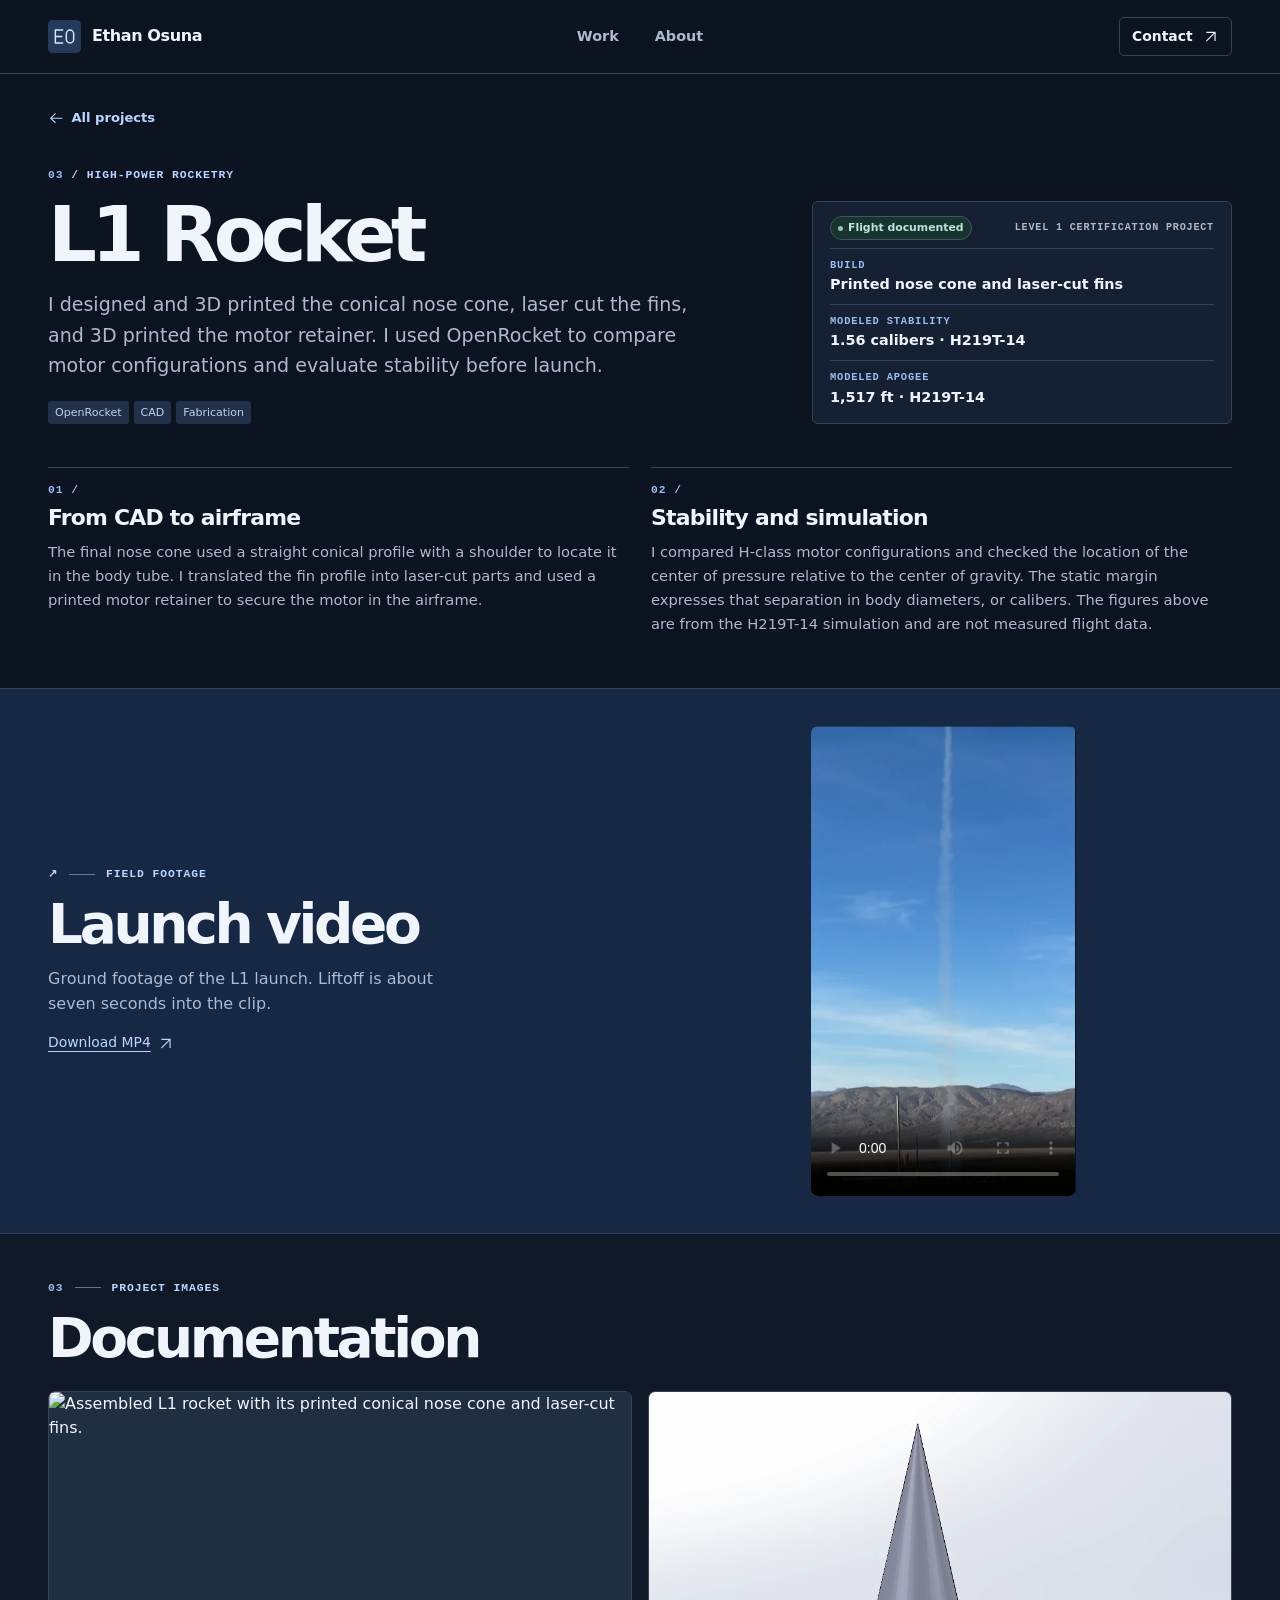
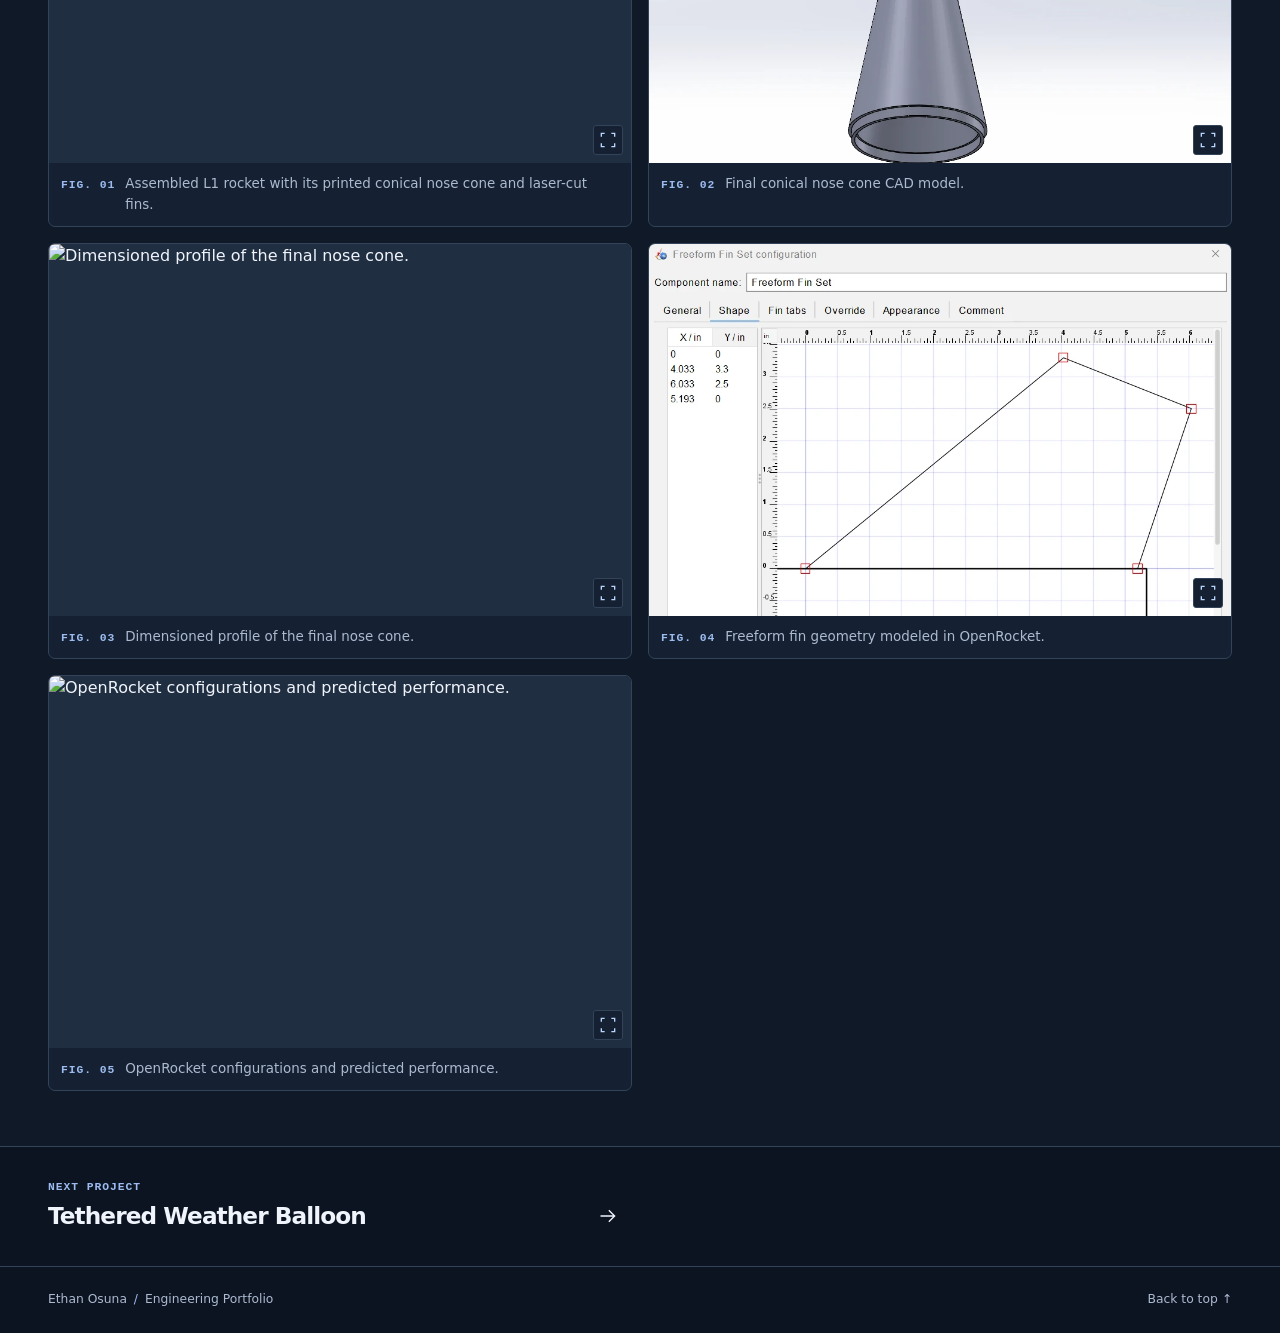
==== projects/l1-rocket/index.html @ 92db536b "Publish Ethan Osuna engineering portfolio on GitHub Pages" ====
<!doctype html>
<html lang="en">
<head>
  <meta charset="utf-8">
  <meta name="viewport" content="width=device-width, initial-scale=1">
  <meta name="description" content="Designed and fabricated flight hardware, modeled stability in OpenRocket, and documented the launch.">
  <meta name="theme-color" content="#0c1321">
  <title>L1 Rocket | Ethan Osuna</title>
  <link rel="icon" href="/assets/mark.svg" type="image/svg+xml">
  <link rel="stylesheet" href="/assets/site.css">
  <script defer src="/assets/site.js"></script>
</head>
<body>
  <a class="skip" href="#main">Skip to content</a>
  <header class="site-header">
    <div class="wrap header-inner">
      <a class="brand" href="/" aria-label="Ethan Osuna, home"><img src="/assets/mark.svg" alt="" width="33" height="33"><span>Ethan Osuna</span></a>
      <nav aria-label="Main navigation"><a href="/#work">Work</a><a href="/#about">About</a></nav>
      <a class="contact" href="mailto:esuna1705@gmail.com">Contact <svg aria-hidden="true" viewBox="0 0 24 24" fill="none" stroke="currentColor" stroke-width="1.6"><path d="M6 18 18 6M6 6h12v12"/></svg></a>
    </div>
  </header>
  <main id="main">
    <section class="project-hero wrap" aria-labelledby="project-title">
      <a class="back-link" href="/#work"><svg aria-hidden="true" viewBox="0 0 24 24" fill="none" stroke="currentColor" stroke-width="1.6"><path d="M21 12H4m7-7-7 7 7 7"/></svg> All projects</a>
      <div class="project-intro">
        <div><div class="micro project-kicker"><b>03</b> / High-power rocketry</div>
          <h1 id="project-title">L1 Rocket</h1><p class="project-lede">I designed and 3D printed the conical nose cone, laser cut the fins, and 3D printed the motor retainer. I used OpenRocket to compare motor configurations and evaluate stability before launch.</p><ul class="tags" aria-label="Tools and topics"><li>OpenRocket</li><li>CAD</li><li>Fabrication</li></ul></div>
        <aside class="project-specs" aria-label="Project facts">
          <div class="spec-heading"><span class="status"><i></i>Flight documented</span><span class="micro">Level 1 certification project</span></div>
          <dl><div><dt class="micro">Build</dt><dd>Printed nose cone and laser-cut fins</dd></div><div><dt class="micro">Modeled stability</dt><dd>1.56 calibers · H219T-14</dd></div><div><dt class="micro">Modeled apogee</dt><dd>1,517 ft · H219T-14</dd></div></dl>
        </aside>
      </div>
    </section>
    <section class="story wrap" aria-label="Project approach"><article><p class="micro story-num">01 /</p><h2>From CAD to airframe</h2><p>The final nose cone used a straight conical profile with a shoulder to locate it in the body tube. I translated the fin profile into laser-cut parts and used a printed motor retainer to secure the motor in the airframe.</p></article><article><p class="micro story-num">02 /</p><h2>Stability and simulation</h2><p>I compared H-class motor configurations and checked the location of the center of pressure relative to the center of gravity. The static margin expresses that separation in body diameters, or calibers. The figures above are from the H219T-14 simulation and are not measured flight data.</p></article></section>
    <section class="film-section" aria-labelledby="film-title">
     <div class="wrap film-grid"><div><div class="section-index micro"><b>↗</b><span></span> Field footage</div>
     <h2 id="film-title">Launch video</h2><p>Ground footage of the L1 launch. Liftoff is about seven seconds into the clip.</p><a href="https://ethan-osuna-engineering.cappednashi.chatgpt.site/assets/l1-launch.mp4" download>Download MP4 <svg aria-hidden="true" viewBox="0 0 24 24" fill="none" stroke="currentColor" stroke-width="1.6"><path d="M6 18 18 6M6 6h12v12"/></svg></a></div>
     <video width="480" height="854" aria-label="L1 rocket launch video" controls playsinline preload="metadata" poster="/assets/l1-launch-poster.webp"><source src="https://ethan-osuna-engineering.cappednashi.chatgpt.site/assets/l1-launch.mp4" type="video/mp4"></video></div></section>
    <section class="gallery" aria-labelledby="gallery-title">
      <div class="wrap">
        <div class="section-index micro"><b>03</b><span></span> Project images</div>
        <h2 id="gallery-title">Documentation</h2>
        <div class="gallery-grid">
        <figure class="gallery-item"><a class="zoom-link" href="https://ethan-osuna-engineering.cappednashi.chatgpt.site/assets/l1-rocket.webp" aria-label="Enlarge figure 1: Assembled L1 rocket with its printed conical nose cone and laser-cut fins."><img loading="lazy" src="https://ethan-osuna-engineering.cappednashi.chatgpt.site/assets/l1-rocket.webp" alt="Assembled L1 rocket with its printed conical nose cone and laser-cut fins."><span class="expand-icon"><svg aria-hidden="true" viewBox="0 0 24 24" fill="none" stroke="currentColor" stroke-width="1.6"><path d="M8 4H4v4m12-4h4v4m-4 12h4v-4M8 20H4v-4"/></svg></span></a>
           <figcaption><b class="micro">FIG. 01</b><span>Assembled L1 rocket with its printed conical nose cone and laser-cut fins.</span></figcaption></figure><figure class="gallery-item"><a class="zoom-link" href="/assets/l1-nose-cad.webp" aria-label="Enlarge figure 2: Final conical nose cone CAD model."><img loading="lazy" src="/assets/l1-nose-cad.webp" alt="Final conical nose cone CAD model."><span class="expand-icon"><svg aria-hidden="true" viewBox="0 0 24 24" fill="none" stroke="currentColor" stroke-width="1.6"><path d="M8 4H4v4m12-4h4v4m-4 12h4v-4M8 20H4v-4"/></svg></span></a>
           <figcaption><b class="micro">FIG. 02</b><span>Final conical nose cone CAD model.</span></figcaption></figure><figure class="gallery-item"><a class="zoom-link" href="https://ethan-osuna-engineering.cappednashi.chatgpt.site/assets/l1-nose-drawing.webp" aria-label="Enlarge figure 3: Dimensioned profile of the final nose cone."><img loading="lazy" src="https://ethan-osuna-engineering.cappednashi.chatgpt.site/assets/l1-nose-drawing.webp" alt="Dimensioned profile of the final nose cone."><span class="expand-icon"><svg aria-hidden="true" viewBox="0 0 24 24" fill="none" stroke="currentColor" stroke-width="1.6"><path d="M8 4H4v4m12-4h4v4m-4 12h4v-4M8 20H4v-4"/></svg></span></a>
           <figcaption><b class="micro">FIG. 03</b><span>Dimensioned profile of the final nose cone.</span></figcaption></figure><figure class="gallery-item"><a class="zoom-link" href="/assets/l1-fins.webp" aria-label="Enlarge figure 4: Freeform fin geometry modeled in OpenRocket."><img loading="lazy" src="/assets/l1-fins.webp" alt="Freeform fin geometry modeled in OpenRocket."><span class="expand-icon"><svg aria-hidden="true" viewBox="0 0 24 24" fill="none" stroke="currentColor" stroke-width="1.6"><path d="M8 4H4v4m12-4h4v4m-4 12h4v-4M8 20H4v-4"/></svg></span></a>
           <figcaption><b class="micro">FIG. 04</b><span>Freeform fin geometry modeled in OpenRocket.</span></figcaption></figure><figure class="gallery-item"><a class="zoom-link" href="https://ethan-osuna-engineering.cappednashi.chatgpt.site/assets/l1-openrocket.webp" aria-label="Enlarge figure 5: OpenRocket configurations and predicted performance."><img loading="lazy" src="https://ethan-osuna-engineering.cappednashi.chatgpt.site/assets/l1-openrocket.webp" alt="OpenRocket configurations and predicted performance."><span class="expand-icon"><svg aria-hidden="true" viewBox="0 0 24 24" fill="none" stroke="currentColor" stroke-width="1.6"><path d="M8 4H4v4m12-4h4v4m-4 12h4v-4M8 20H4v-4"/></svg></span></a>
           <figcaption><b class="micro">FIG. 05</b><span>OpenRocket configurations and predicted performance.</span></figcaption></figure>
        </div>
      </div>
    </section>
    <div class="wrap next-project"><a href="/projects/tethered-weather-balloon/"><span class="micro">Next project</span><strong>Tethered Weather Balloon</strong><svg aria-hidden="true" viewBox="0 0 24 24" fill="none" stroke="currentColor" stroke-width="1.6"><path d="M3 12h17m-7-7 7 7-7 7"/></svg></a></div>
    <dialog class="lightbox" aria-label="Enlarged project image"><div class="lightbox-inner"><button type="button" class="lightbox-close" aria-label="Close image"><svg aria-hidden="true" viewBox="0 0 24 24" fill="none" stroke="currentColor" stroke-width="1.6"><path d="m6 6 12 12M18 6 6 18"/></svg></button><img alt=""><p></p></div></dialog>
  </main>
  <footer class="site-footer">
    <div class="wrap footer-inner"><span>Ethan Osuna <span class="footer-divider">/</span> Engineering Portfolio</span><a href="#main">Back to top ↑</a></div>
  </footer>
</body>
</html>
---- assets/site.css ----
:root{color-scheme:dark;--night:#0c1321;--panel:#152032;--ink:#f0f4fb;--muted:#acbad0;--accent:#b9d6ff;--accent-soft:#9cbcf0;--line:#334359;--lab:#101928;--control-ink:#101b2b;--mono:ui-monospace,"SFMono-Regular",Consolas,monospace;--sans:system-ui,-apple-system,BlinkMacSystemFont,"Segoe UI",sans-serif;--serif:Georgia,"Times New Roman",serif}
*,*::before,*::after{box-sizing:border-box}
html{scroll-behavior:smooth;scroll-padding-top:22px}
body{margin:0;background:var(--night);color:var(--ink);font-family:var(--sans);font-size:16px;line-height:1.55}
a{color:inherit;text-decoration:none}
img,video{display:block;max-width:100%}
svg{width:1.25em;height:1.25em;flex:none}
button{font:inherit}
:focus-visible{outline:2px solid var(--accent-soft);outline-offset:5px}
[hidden]{display:none!important}
.wrap{width:min(1240px,calc(100% - 96px));margin-inline:auto}
.micro{font-family:var(--mono);font-size:.71rem;font-weight:600;letter-spacing:.082em;text-transform:uppercase;line-height:1.45}
.skip{position:fixed;top:8px;left:8px;transform:translateY(-200%);background:var(--accent);color:var(--control-ink);padding:8px 16px;z-index:99}
.skip:focus{transform:translateY(0)}
.site-header{border-bottom:1px solid var(--line);background:#0c1422}
.header-inner{height:73px;display:grid;grid-template-columns:1fr auto 1fr;align-items:center}
.brand,.contact,.header-inner nav{display:flex;align-items:center}
.brand{gap:11px;justify-self:start;font-weight:700;letter-spacing:-.025em}
.header-inner nav{gap:36px;font-size:.9rem;color:var(--muted);font-weight:570}
.header-inner nav a:hover,.footer-inner a:hover,.back-link:hover{color:var(--accent-soft);text-decoration:underline;text-underline-offset:5px}
.contact{justify-self:end;gap:9px;font-size:.87rem;border:1px solid var(--line);padding:8px 12px;font-weight:650;border-radius:5px}
.contact:hover{border-color:var(--accent-soft);color:var(--accent-soft)}
.hero-section{background:radial-gradient(ellipse at 78% 35%,#1a2e4b 0%,#111c30 40%,transparent 76%),var(--night);position:relative;isolation:isolate}
.hero-section::before{content:"";position:absolute;inset:0;z-index:-1;background:url("/assets/midnight-field.svg") center/cover no-repeat;pointer-events:none}
.hero{display:grid;grid-template-columns:1.035fr 1fr;gap:clamp(24px,5vw,77px);align-items:center;padding-block:clamp(48px,5.35vw,78px)}
.hero-copy{min-width:0}
.hero-kicker{display:flex;align-items:center;gap:10px;color:var(--accent);margin:0 0 26px}
.signal{display:inline-block;width:8px;height:8px;flex:0 0 8px;border-radius:50%;background:#95bcf5;box-shadow:0 0 12px #8ab6ff99}
.hero-kicker b,.hero-location b,.plate-label b{opacity:.48;font-weight:400}
h1,h2,h3,p,figure,ul,dl,dd{margin:0}
.hero h1{font-size:clamp(49px,6.4vw,93px);line-height:.99;letter-spacing:-.077em;font-weight:730}
.hero h1 em{font-family:var(--serif);font-weight:400;color:var(--accent);letter-spacing:-.071em;white-space:nowrap}
.hero-intro{color:var(--muted);font-size:clamp(1rem,1.48vw,1.16rem);line-height:1.65;max-width:440px;margin:27px 0 26px}
.primary-button{display:inline-flex;gap:24px;align-items:center;background:var(--accent);color:var(--control-ink);border-radius:5px;padding:12px 16px;font-size:.88rem;font-weight:650;transition:background .16s}
.primary-button:hover{background:#d9e8ff}
.hero-location{color:var(--muted);margin-top:26px}
.hero-location b{padding-inline:5px}
.hero-figure{border:1px solid #435775;border-radius:9px;background:#111c2d;padding:8px;min-width:0;box-shadow:0 22px 50px #060c1666}
.hero-plate{position:relative;aspect-ratio:1.4;background:#27313e;border-radius:4px;overflow:hidden;isolation:isolate}
.hero-plate img{position:absolute;inset:0;width:100%;height:100%;object-fit:cover;object-position:center}
.plate-label{position:absolute;top:22px;left:25px;color:#eef5ff;background:#111c2deb;padding:6px 8px;border-radius:3px;z-index:1}
.plate-corner{width:16px;height:16px;position:absolute;z-index:1;border:0 solid #eff5ffad}
.c1{top:12px;left:12px;border-width:1px 0 0 1px}.c2{top:12px;right:12px;border-width:1px 1px 0 0}.c3{bottom:12px;left:12px;border-width:0 0 1px 1px}.c4{bottom:12px;right:12px;border-width:0 1px 1px 0}
.hero-figure figcaption{display:flex;align-items:center;justify-content:space-between;gap:8px;padding:12px 9px 6px;color:var(--muted);font-size:.78rem}
.feature-caption{display:grid;gap:3px}
.feature-caption strong{color:var(--ink);font-size:clamp(.85rem,1.7vw,1.09rem);letter-spacing:-.023em;line-height:1.2}
.caption-divider{padding:0 2px;color:var(--accent-soft)}
.hero-figure figcaption b{font:600 .72rem var(--mono);color:var(--accent-soft)}
.hero-figure figcaption a{display:inline-flex;align-items:center;gap:4px;color:var(--accent);font-weight:650;white-space:nowrap}
.hero-figure figcaption a:hover{text-decoration:underline}
.work{padding:56px 0 80px;background:var(--lab);border-block:1px solid var(--line)}
.section-index{display:flex;gap:11px;align-items:center;color:var(--accent);margin:0 0 13px}
.section-index span{display:inline-block;background:currentColor;opacity:.48;width:26px;height:1px}
.section-index b{color:var(--accent-soft)}
.work-head{display:flex;align-items:end;justify-content:space-between;gap:24px}
.work h2,.about h2,.gallery h2,.film-section h2{font-size:clamp(2.15rem,4.3vw,3.75rem);line-height:1.08;letter-spacing:-.061em}
.work-head p{max-width:370px;color:var(--muted);padding-bottom:3px}
.filter-row{display:flex;align-items:center;gap:7px;flex-wrap:wrap;margin:24px 0 22px}
.filter-row button{cursor:pointer;font-size:.8rem;border-radius:5px;color:var(--accent);background:transparent;border:1px solid #53647f;padding:7px 11px;white-space:nowrap}
.filter-row button:hover{border-color:var(--accent)}
.filter-row button[aria-pressed=true]{background:var(--accent);color:var(--control-ink);border-color:var(--accent)}
.project-count{margin-left:auto;color:var(--muted)}
.project-grid{display:grid;grid-template-columns:repeat(6,minmax(0,1fr));gap:17px}
.filter-row[hidden]+.project-grid{margin-top:25px}
.project-card{grid-column:span 2;min-width:0}
.project-card.featured{grid-column:span 3}
.project-grid.is-filtered .project-card{grid-column:span 2}
.project-link{display:flex;flex-direction:column;height:100%;border:1px solid var(--line);border-radius:8px;overflow:hidden;background:var(--panel);transition:border-color .18s,transform .18s}
.project-link:hover{border-color:#7498c9;transform:translateY(-2px)}
.card-media{height:clamp(144px,17vw,215px);position:relative;background:#202e42;overflow:hidden}
.featured .card-media{height:clamp(188px,22vw,290px)}
.is-filtered .card-media{height:clamp(144px,17vw,215px)}
.card-media img{height:100%;width:100%;object-fit:cover}
.card-media.diagram img{object-fit:contain;padding:18px}
.card-media.diagram{background:#202d40}
.figure-index,.clip-flag{position:absolute;top:12px;left:12px;font:600 .71rem var(--mono);padding:5px 7px;border-radius:3px;background:var(--panel);color:var(--accent)}
.clip-flag{left:auto;right:12px;font-size:.67rem}
.card-text{display:flex;flex:1;flex-direction:column;padding:17px 17px 18px}
.card-meta{display:flex;flex-wrap:wrap;align-items:center;justify-content:space-between;gap:6px 8px;color:var(--accent-soft);margin-bottom:10px}
.card-meta .micro{font-size:.61rem}
.status{font-size:.68rem;font-weight:660;line-height:1.4;color:#b8e6d5;display:inline-flex;gap:5px;align-items:center;border:1px solid #385d56;background:#193430;border-radius:20px;padding:3px 7px;white-space:nowrap}
.status i{width:5px;height:5px;display:block;border-radius:50%;background:#87c9b1}
.status.ongoing{color:#f4d79c;background:#382d22;border-color:#6b5436}.status.ongoing i{background:#e2b96d}
.card-title{display:flex;justify-content:space-between;align-items:start;gap:12px}
.card-title h3{font-size:clamp(1.17rem,2.04vw,1.73rem);line-height:1.16;letter-spacing:-.046em}
.card-arrow{display:flex;align-items:center;justify-content:center;flex:0 0 29px;width:29px;height:29px;border:1px solid var(--line);border-radius:100%;color:var(--accent)}
.card-arrow svg{width:15px;height:15px}.project-link:hover .card-arrow{background:var(--accent);border-color:var(--accent);color:var(--control-ink)}
.card-text p{color:var(--muted);font-size:.89rem;line-height:1.53;margin:9px 0 16px}
.tags{display:flex;align-items:center;flex-wrap:wrap;gap:5px;list-style:none;padding:0;margin-top:auto}
.tags li{background:#223149;color:#bed0ea;font-size:.69rem;padding:3px 7px;border-radius:3px}
.about{padding:68px 0 83px}
.about-grid{display:grid;grid-template-columns:1.45fr 1fr;gap:50px}
.about-lede{color:var(--muted);max-width:590px;margin-top:18px;font-size:1.11rem}
.about-contact{border-left:1px solid var(--line);padding-left:30px;display:grid;align-content:start;justify-items:start;gap:8px}
.about-contact a{display:flex;align-items:center;gap:8px;color:var(--accent);font-weight:650}
.about-contact a:hover{text-decoration:underline;text-underline-offset:4px}
.about-note{color:var(--muted);font-size:.83rem;margin-top:7px}
.site-footer{border-top:1px solid var(--line)}
.footer-inner{min-height:66px;display:flex;justify-content:space-between;align-items:center;gap:16px;color:var(--muted);font-size:.77rem}
.footer-divider{padding:0 3px;color:var(--accent-soft)}
.project-hero{padding:34px 0 43px}
.back-link{display:inline-flex;align-items:center;gap:7px;font-size:.82rem;font-weight:650;color:var(--accent);margin-bottom:39px}
.project-intro{display:grid;grid-template-columns:1.63fr 1fr;gap:clamp(28px,6.2vw,90px);align-items:end}
.project-kicker{color:var(--accent);margin-bottom:12px}.project-kicker b{color:var(--accent-soft)}
.project-hero h1{font-size:clamp(2.55rem,6vw,5.55rem);font-weight:720;line-height:1.01;letter-spacing:-.073em}
.project-lede{font-size:clamp(1.01rem,1.65vw,1.19rem);line-height:1.6;color:var(--muted);margin:16px 0 20px;max-width:650px}
.project-specs{padding:14px 17px;background:var(--panel);border:1px solid var(--line);border-radius:6px}
.spec-heading{display:flex;align-items:center;justify-content:space-between;gap:7px;flex-wrap:wrap;padding-bottom:8px}
.spec-heading .micro{font-size:.63rem;color:var(--muted)}
.project-specs dl div{padding:9px 0;border-top:1px solid var(--line)}
.project-specs dl div:last-child{padding-bottom:1px}
.project-specs dt{font-size:.65rem;color:var(--accent-soft)}
.project-specs dd{font-size:.9rem;font-weight:600}
.story{display:grid;grid-template-columns:repeat(auto-fit,minmax(min(240px,100%),1fr));gap:22px;padding-bottom:52px}
.story article{border-top:1px solid var(--line);padding-top:14px}
.story-num{color:var(--accent-soft);margin-bottom:7px}
.story h2{font-size:1.37rem;line-height:1.18;letter-spacing:-.035em}
.story article p:last-child{margin-top:9px;color:var(--muted);font-size:.92rem;line-height:1.62}
.film-section{background:#172844;color:var(--ink);padding:37px 0;border-top:1px solid var(--line)}
.film-grid{display:grid;grid-template-columns:1fr 1fr;align-items:center;gap:30px}
.film-section .section-index,.film-section .section-index b{color:var(--accent)}
.film-section p{max-width:385px;margin-top:12px;color:var(--muted)}
.film-section a{display:inline-flex;align-items:center;gap:6px;margin-top:16px;text-decoration:underline;text-underline-offset:4px;color:var(--accent);font-size:.87rem}
.film-section video{width:auto;max-height:470px;aspect-ratio:480/854;justify-self:center;background:#0b1323;border-radius:7px}
.gallery{padding:46px 0 55px;background:var(--lab);border-block:1px solid var(--line)}
.gallery-grid{display:grid;grid-template-columns:repeat(2,minmax(0,1fr));gap:16px;margin-top:22px}
.gallery-grid.single{grid-template-columns:1fr}
.gallery-item{min-width:0;display:flex;flex-direction:column;background:var(--panel);border:1px solid var(--line);border-radius:7px;overflow:hidden}
.zoom-link{display:grid;place-items:center;position:relative;background:#202e42;min-height:180px;height:clamp(200px,29vw,385px);overflow:hidden}
.single .zoom-link{height:auto;min-height:180px;padding:15px 0}
.zoom-link img{width:100%;height:100%;object-fit:contain}
.expand-icon{position:absolute;display:flex;align-items:center;justify-content:center;bottom:8px;right:8px;width:30px;height:30px;border-radius:3px;border:1px solid var(--line);background:var(--panel);color:var(--accent)}
.zoom-link:hover .expand-icon{background:var(--accent);color:var(--control-ink)}
.gallery-item figcaption{display:flex;align-items:baseline;gap:10px;padding:11px 12px;color:var(--muted);font-size:.84rem}
.gallery-item figcaption b{white-space:nowrap;color:var(--accent-soft)}
.next-project{padding-block:32px}
.next-project a{display:grid;grid-template-columns:1fr auto;gap:2px;align-items:center;max-width:570px}
.next-project .micro{grid-column:1/-1;color:var(--accent-soft)}
.next-project strong{font-size:1.45rem;letter-spacing:-.04em}
.next-project a:hover strong{text-decoration:underline;text-underline-offset:4px}
.lightbox{max-width:calc(100% - 22px);max-height:calc(100% - 22px);border:0;border-radius:7px;padding:0;color:#fff;background:#121e31;overflow:auto}
.lightbox::backdrop{background:#060c16e8}
.lightbox-inner{display:grid;justify-items:center;padding:44px 12px 10px}
.lightbox img{max-width:min(91vw,1500px);max-height:calc(100dvh - 120px);object-fit:contain}
.lightbox p{margin:8px 0 0;max-width:74ch;font-size:.84rem;text-align:center}
.lightbox-close{position:absolute;top:8px;right:8px;display:grid;place-items:center;width:30px;height:30px;border:1px solid #687d9d;border-radius:4px;color:white;background:#253755;cursor:pointer}
.lightbox-close:focus-visible{outline-color:white}
@media(max-width:940px){
  .wrap{width:calc(100% - 52px)}
  .hero{gap:29px}
  .project-card,.project-grid.is-filtered .project-card{grid-column:span 3}
  .card-media,.featured .card-media,.is-filtered .card-media{height:clamp(160px,26vw,225px)}
}
@media(max-width:660px){
  .wrap{width:calc(100% - 36px)}
  .header-inner{height:61px;grid-template-columns:1fr auto auto;gap:14px}
  .header-inner nav{gap:12px;font-size:.78rem}
  .contact{font-size:.75rem;padding:6px 7px;gap:3px}
  .brand{font-size:.86rem;gap:6px}.brand img{width:29px;height:29px}
  .hero{grid-template-columns:1fr;padding:45px 0 40px;gap:30px}
  .hero h1{font-size:clamp(43px,10vw,65px)}
  .hero-kicker{margin-bottom:16px}
  .hero-intro{margin:18px 0}.hero-location{margin-top:17px}
  .hero-plate{aspect-ratio:1.34}
  .work{padding:36px 0 45px}.work-head{align-items:start;flex-direction:column;gap:7px}
  .filter-row{gap:5px;margin:17px 0 15px}
  .filter-row button{padding:6px 7px;font-size:.72rem}.project-count{font-size:.62rem}
  .project-grid{grid-template-columns:1fr;gap:13px}
  .project-card,.project-card.featured,.project-grid.is-filtered .project-card{grid-column:auto}
  .card-media,.featured .card-media,.is-filtered .card-media{height:clamp(180px,51vw,260px)}
  .about{padding:41px 0}.about-grid{grid-template-columns:1fr;gap:22px}.about-contact{padding-left:13px}
  .about-lede{font-size:1rem}.footer-inner{font-size:.7rem;min-height:58px}
  .project-hero{padding:23px 0 24px}.project-intro{grid-template-columns:1fr;gap:18px}
  .back-link{margin-bottom:22px}.project-lede{margin:12px 0 15px}
  .story{padding-bottom:30px;gap:16px}
  .film-grid{grid-template-columns:1fr;gap:19px}.film-section video{max-height:410px}
  .gallery{padding:32px 0 38px}.gallery-grid{grid-template-columns:1fr;margin-top:15px;gap:11px}
  .zoom-link{height:clamp(175px,64vw,320px)}
}
@media(max-width:355px){.header-inner{gap:8px}.header-inner nav{gap:8px}.brand img{display:none}}
@media(prefers-reduced-motion:reduce){*,*::before,*::after{scroll-behavior:auto!important;transition:none!important}}
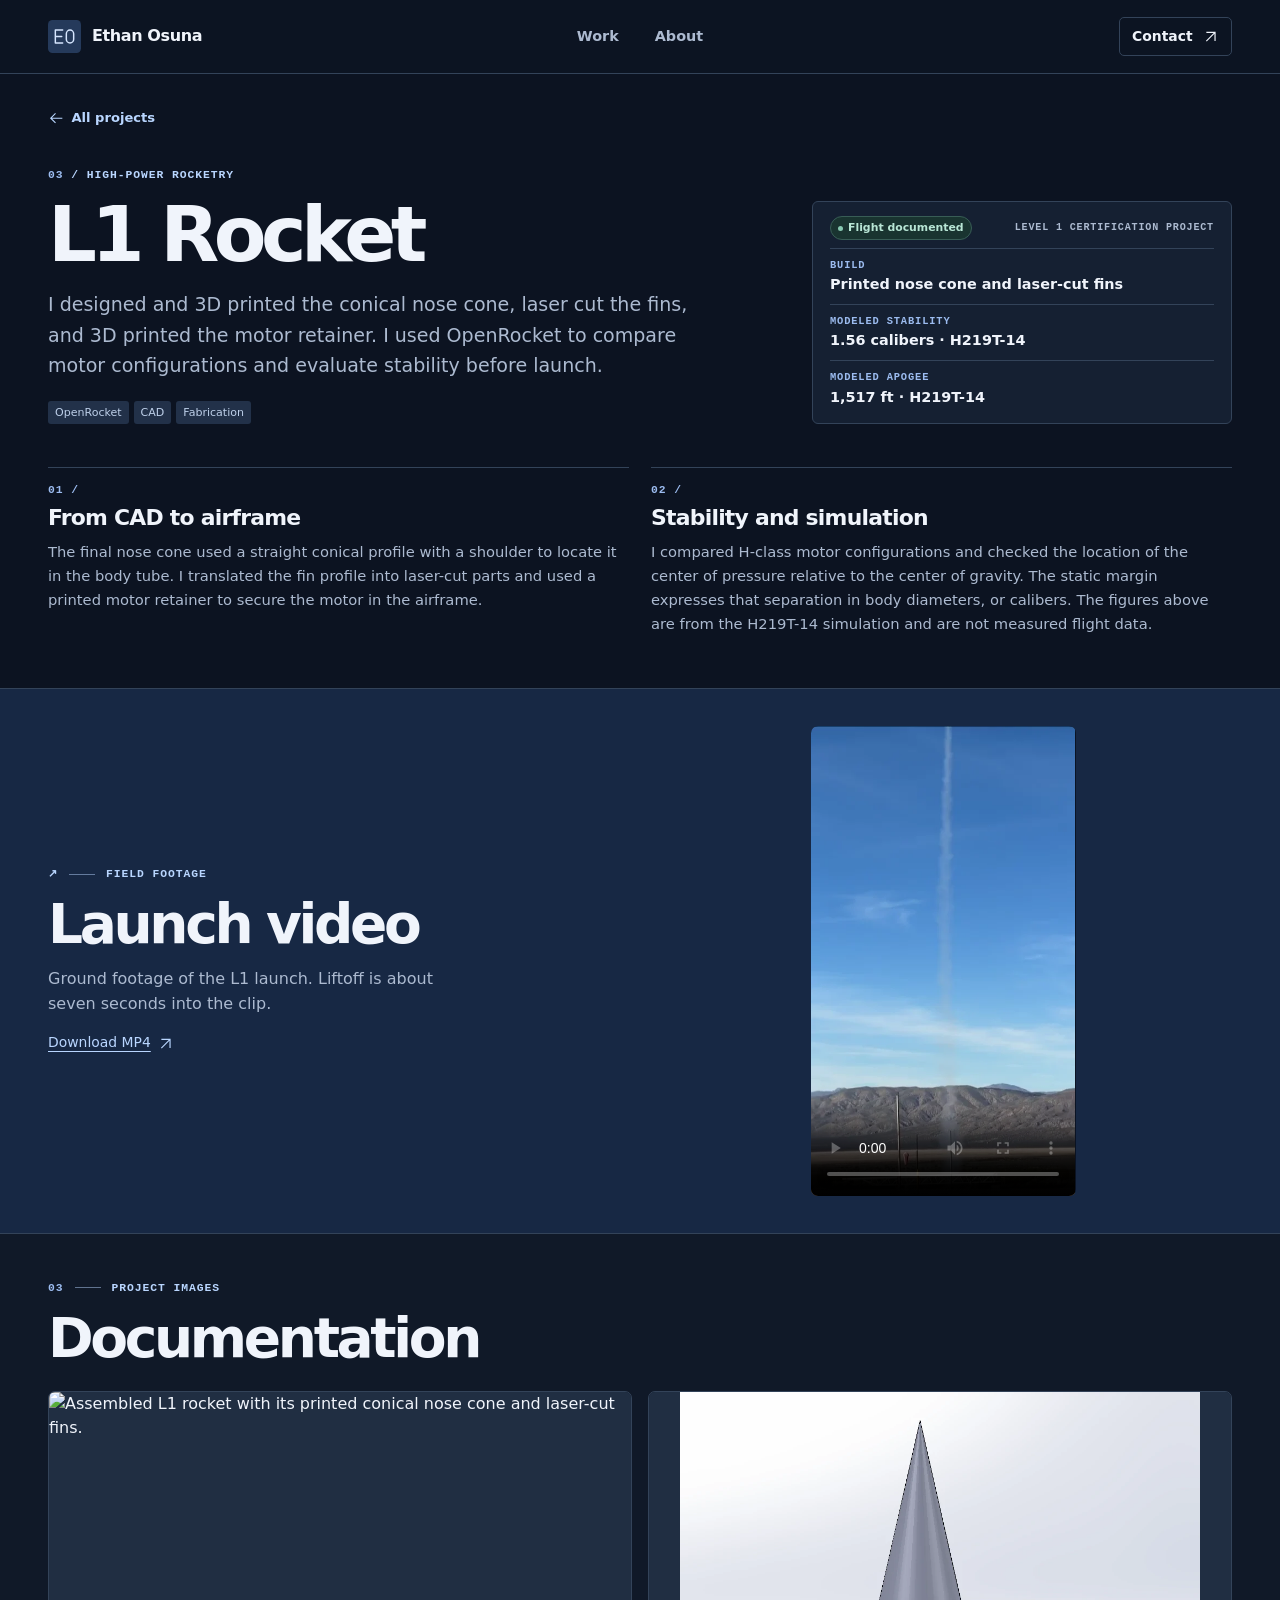
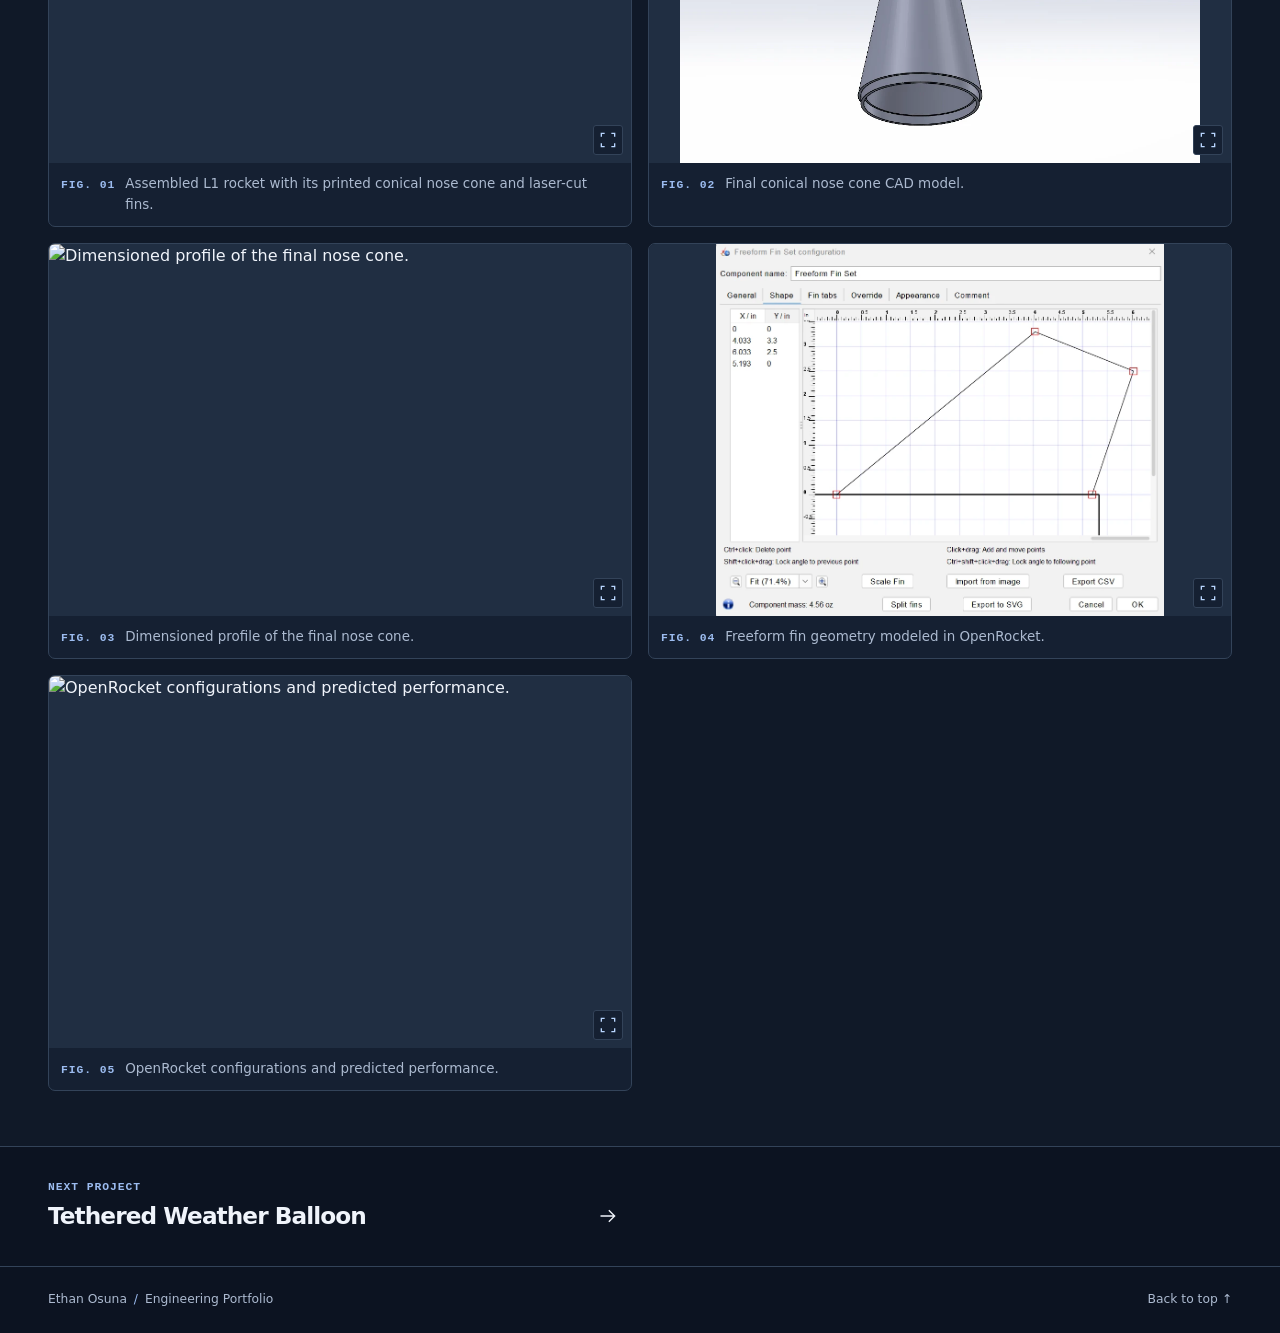
==== commit 84e1450e: "Refresh stylesheet cache for complete workshop photo display" ====
--- a/projects/l1-rocket/index.html
+++ b/projects/l1-rocket/index.html
@@ -7,7 +7,7 @@
   <meta name="theme-color" content="#0c1321">
   <title>L1 Rocket | Ethan Osuna</title>
   <link rel="icon" href="/assets/mark.svg" type="image/svg+xml">
-  <link rel="stylesheet" href="/assets/site.css">
+  <link rel="stylesheet" href="/assets/site.css?v=20261109">
   <script defer src="/assets/site.js"></script>
 </head>
 <body>
--- a/assets/site.css
+++ b/assets/site.css
@@ -128,7 +128,7 @@
 .gallery-item{min-width:0;display:flex;flex-direction:column;background:var(--panel);border:1px solid var(--line);border-radius:7px;overflow:hidden}
 .zoom-link{display:grid;place-items:center;position:relative;background:#202e42;min-height:180px;height:clamp(200px,29vw,385px);overflow:hidden}
 .single .zoom-link{height:auto;min-height:180px;padding:15px 0}
-.zoom-link img{width:100%;height:100%;object-fit:contain}
+.zoom-link img{min-width:0;min-height:0;width:100%;height:100%;object-fit:contain}
 .expand-icon{position:absolute;display:flex;align-items:center;justify-content:center;bottom:8px;right:8px;width:30px;height:30px;border-radius:3px;border:1px solid var(--line);background:var(--panel);color:var(--accent)}
 .zoom-link:hover .expand-icon{background:var(--accent);color:var(--control-ink)}
 .gallery-item figcaption{display:flex;align-items:baseline;gap:10px;padding:11px 12px;color:var(--muted);font-size:.84rem}
